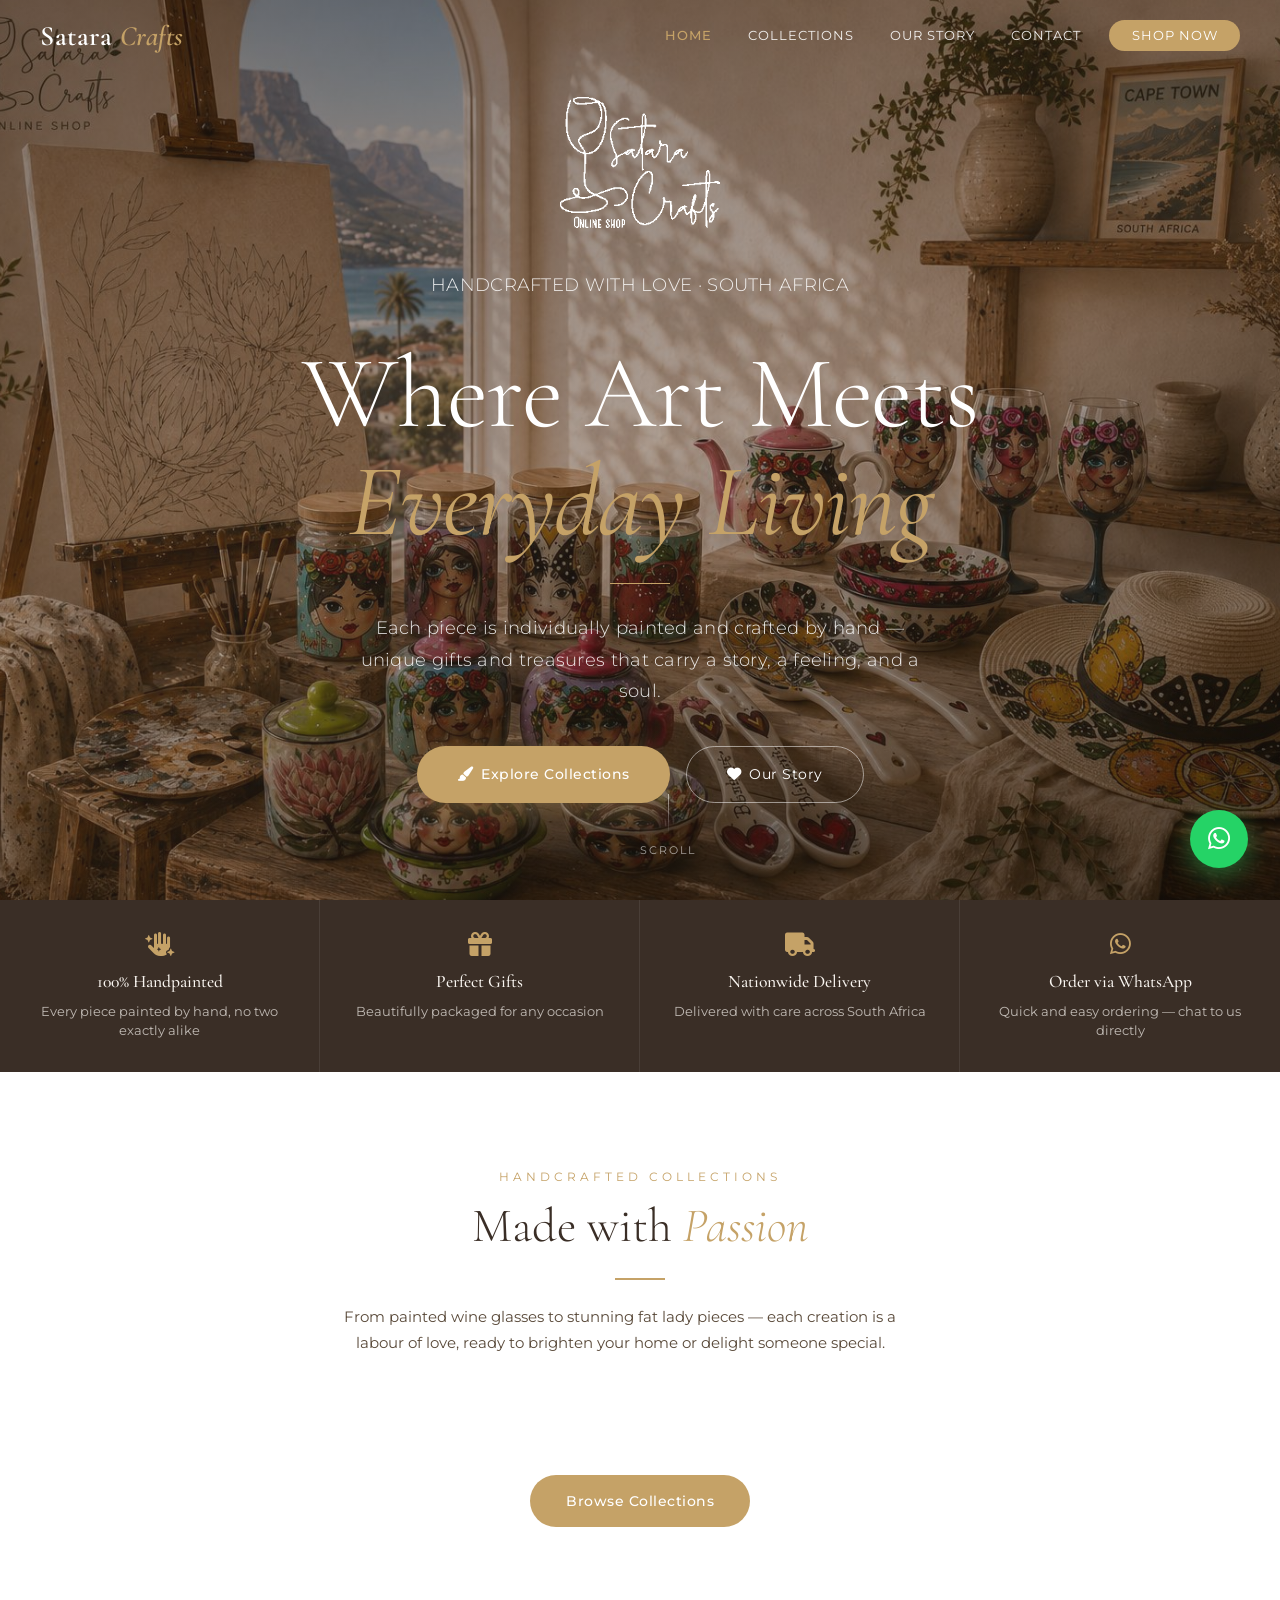
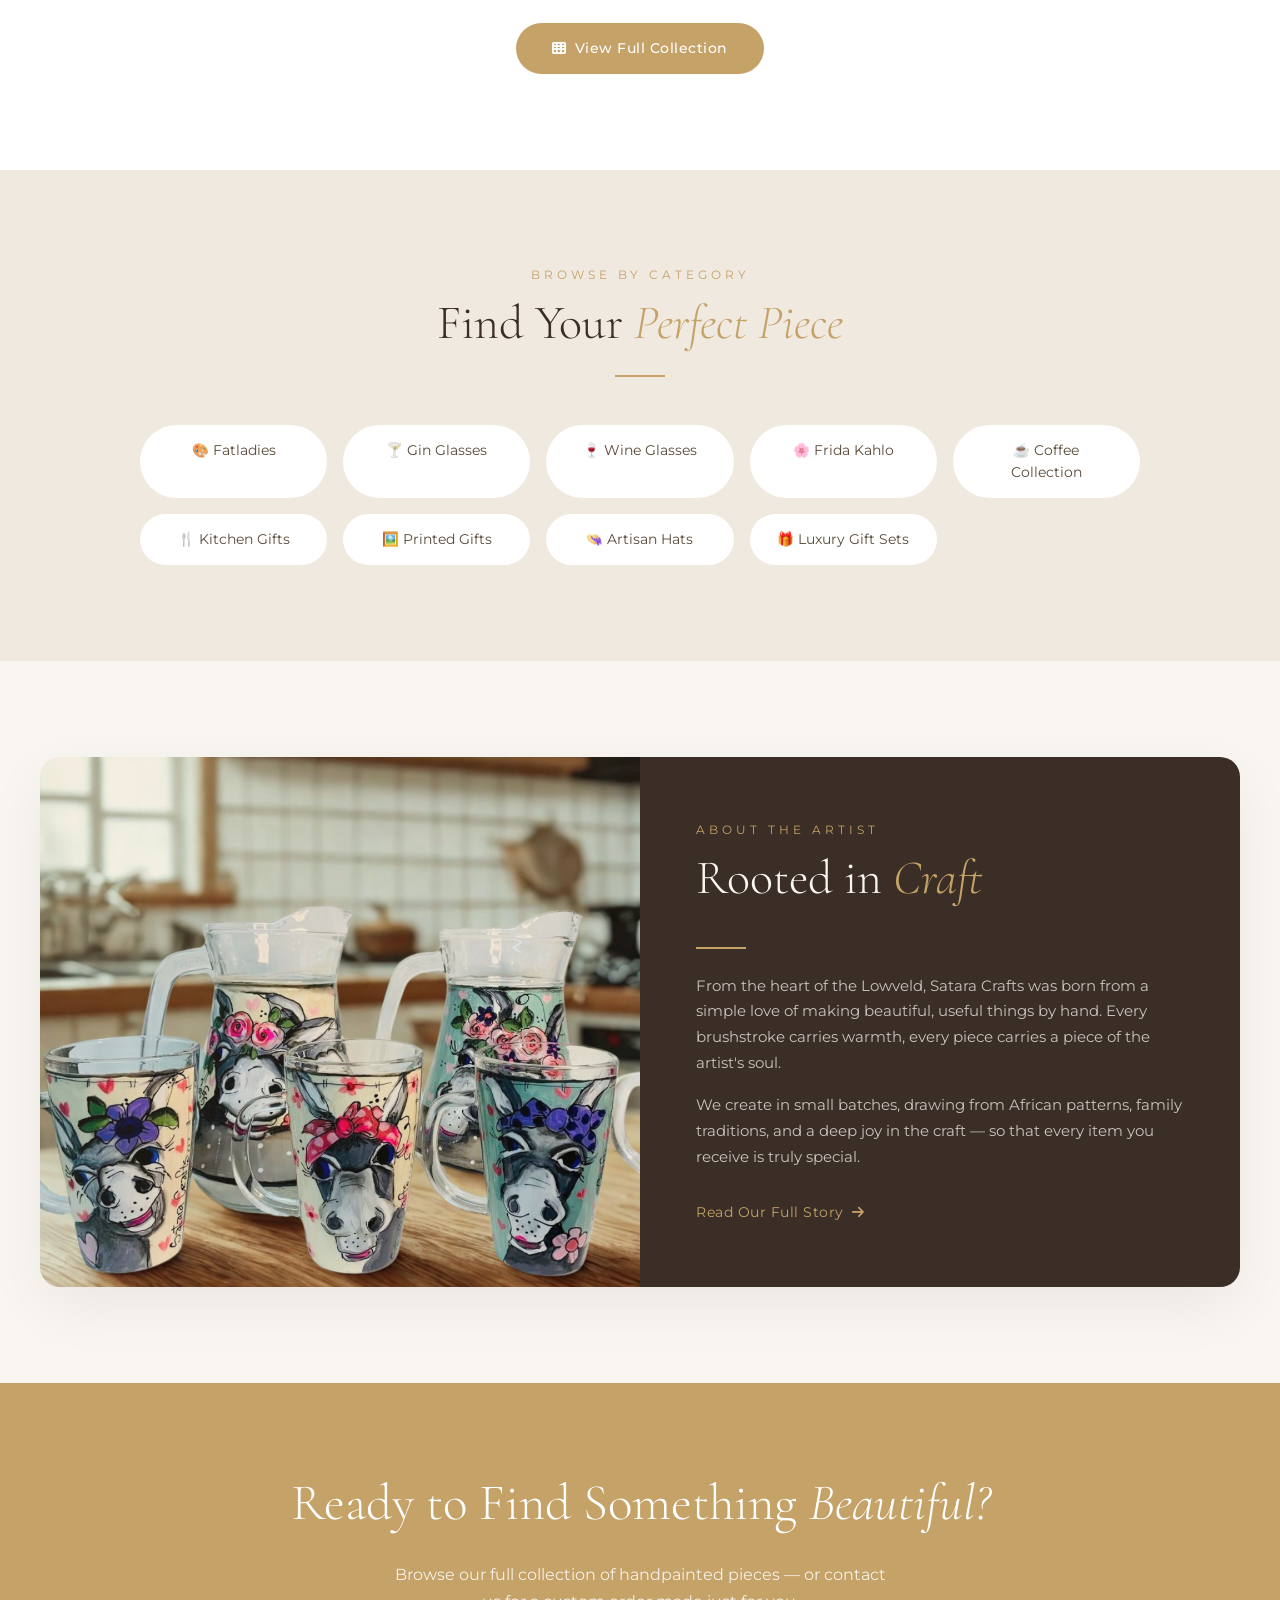
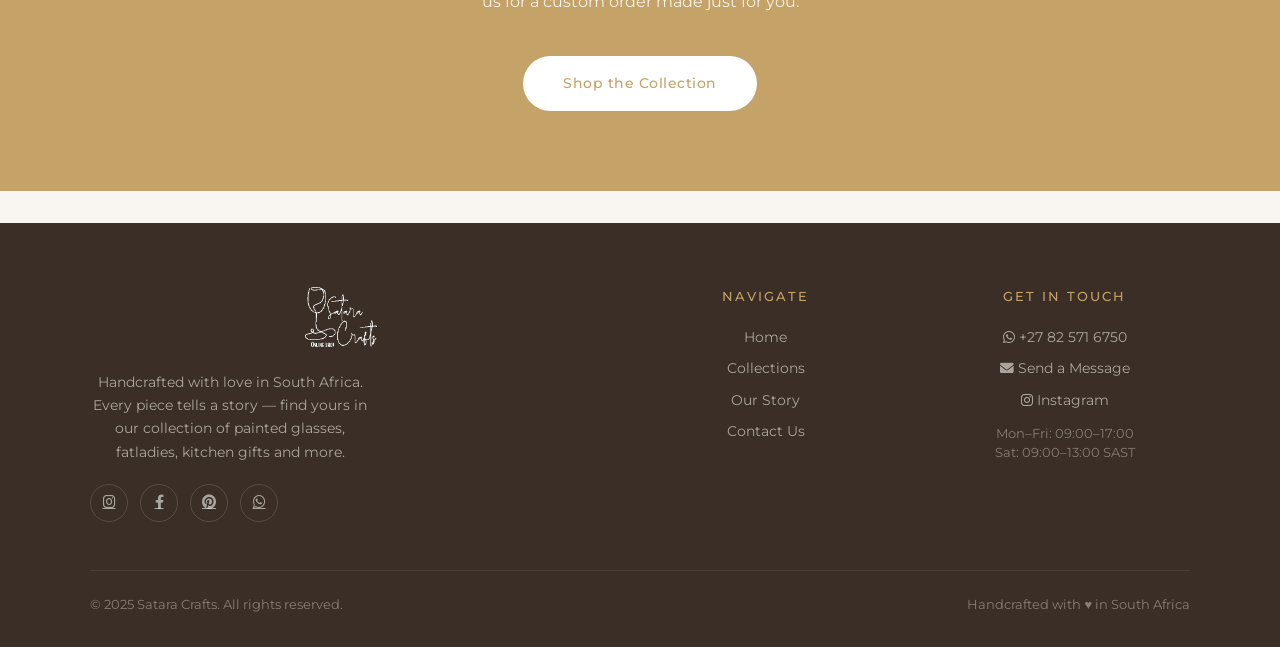
==== public/index.html @ eb9630a6 "Satara Crafts - initial commit" ====
<!DOCTYPE html>
<html lang="en">
<head>
  <meta charset="UTF-8">
  <meta name="viewport" content="width=device-width, initial-scale=1.0">
  <title>Satara Crafts | Handcrafted with Love</title>
  <link rel="icon" href="./assets/favicon.ico" type="image/x-icon">
  <link rel="stylesheet" href="https://fonts.googleapis.com/css2?family=Cormorant+Garamond:ital,wght@0,300;0,400;0,500;0,600;1,300;1,400;1,500&family=Montserrat:wght@300;400;500&display=swap">
  <link rel="stylesheet" href="https://cdnjs.cloudflare.com/ajax/libs/font-awesome/6.0.0/css/all.min.css">
  <link rel="stylesheet" href="styles/styles.css">
  <style>
    :root {
      --gold: #c5a267; --dark-gold: #a78a5a;
      --cream: #f9f5f0; --dark-cream: #f0e9e0;
      --chocolate: #3a2e26; --light-chocolate: #5a4a3a;
      --taupe: #d8c7b5;
    }

    * { box-sizing: border-box; margin: 0; padding: 0; }
    body { font-family: 'Cormorant Garamond', serif; background: var(--cream); color: var(--chocolate); overflow-x: hidden; }

    /* ── Navbar ── */
    .sc-nav {
      position: fixed; top: 0; left: 0; right: 0; z-index: 900;
      padding: 0 2.5rem; height: 72px;
      display: flex; align-items: center; justify-content: space-between;
      transition: background .4s ease, box-shadow .4s ease;
    }
    .sc-nav.scrolled {
      background: rgba(249,245,240,.97);
      backdrop-filter: blur(12px);
      box-shadow: 0 2px 20px rgba(0,0,0,.06);
      border-bottom: 1px solid var(--taupe);
    }
    .sc-nav-logo img { height: 52px; filter: brightness(0) invert(1); transition: filter .4s; }
    .sc-nav.scrolled .sc-nav-logo img { filter: none; }
    .sc-nav-links { display: flex; align-items: center; gap: .25rem; list-style: none; }
    .sc-nav-links a {
      font-family: 'Montserrat', sans-serif; font-size: .8rem;
      font-weight: 400; letter-spacing: 1px; text-transform: uppercase;
      color: rgba(255,255,255,.9); text-decoration: none;
      padding: .5rem 1rem; border-radius: 30px;
      transition: all .25s ease;
    }
    .sc-nav.scrolled .sc-nav-links a { color: var(--light-chocolate); }
    .sc-nav-links a:hover { background: rgba(255,255,255,.15); color: #fff; }
    .sc-nav.scrolled .sc-nav-links a:hover { background: var(--dark-cream); color: var(--chocolate); }
    .sc-nav-links a.active { color: var(--gold) !important; font-weight: 500; }
    .sc-nav-links .nav-shop-btn {
      background: var(--gold); color: #fff !important;
      padding: .5rem 1.4rem; border-radius: 30px; margin-left: .5rem;
    }
    .sc-nav-links .nav-shop-btn:hover { background: var(--dark-gold) !important; transform: translateY(-1px); }
    .sc-nav-toggle { display: none; background: none; border: none; cursor: pointer; flex-direction: column; gap: 5px; padding: .5rem; }
    .sc-nav-toggle span { display: block; width: 24px; height: 2px; background: #fff; border-radius: 2px; transition: background .4s; }
    .sc-nav.scrolled .sc-nav-toggle span { background: var(--chocolate); }

    @media (max-width: 768px) {
      .sc-nav { padding: 0 1.25rem; }
      .sc-nav-toggle { display: flex; }
      .sc-nav-links {
        position: fixed; top: 72px; left: 0; right: 0;
        background: rgba(249,245,240,.98); border-bottom: 1px solid var(--taupe);
        flex-direction: column; align-items: stretch; padding: 1rem 1.25rem 1.5rem;
        display: none; box-shadow: 0 8px 24px rgba(0,0,0,.08);
      }
      .sc-nav-links.open { display: flex; }
      .sc-nav-links a { color: var(--light-chocolate) !important; padding: .75rem 1rem; }
      .sc-nav-links .nav-shop-btn { margin: .5rem 0 0; text-align: center; }
    }

    /* ── Hero ── */
    .hero {
      position: relative; min-height: 100vh;
      display: flex; flex-direction: column;
      align-items: center; justify-content: center;
      text-align: center; overflow: hidden;
    }
    .hero-bg {
      position: absolute; inset: 0;
      background: url('assets/images/background1.jpg') center/cover no-repeat;
      transform: scale(1.05);
      animation: heroZoom 20s ease-in-out infinite alternate;
    }
    @keyframes heroZoom { from { transform: scale(1.05); } to { transform: scale(1.12); } }
    .hero-overlay {
      position: absolute; inset: 0;
      background: linear-gradient(
        160deg,
        rgba(30,20,15,.55) 0%,
        rgba(58,46,38,.4) 50%,
        rgba(20,15,10,.65) 100%
      );
    }
    .hero-content {
      position: relative; z-index: 2;
      padding: 2rem; max-width: 860px;
    }
    .hero-logo {
      width: 160px; margin: 0 auto 2rem;
      filter: brightness(0) invert(1);
      opacity: 0; transform: translateY(-20px);
      animation: fadeUp .8s ease forwards .2s;
    }
    .hero-eyebrow {
      font-family: 'Montserrat', sans-serif;
      font-size: .75rem; font-weight: 400;
      letter-spacing: 4px; text-transform: uppercase;
      color: var(--gold); margin-bottom: 1.25rem;
      opacity: 0; animation: fadeUp .8s ease forwards .4s;
    }
    .hero h1 {
      font-size: clamp(3.5rem, 8vw, 6.5rem);
      font-weight: 300; line-height: 1.05;
      color: #fff; letter-spacing: -1px;
      opacity: 0; animation: fadeUp .8s ease forwards .6s;
    }
    .hero h1 em {
      font-style: italic; color: var(--gold);
      font-weight: 400; display: block;
    }
    .hero-divider {
      width: 60px; height: 1px; background: var(--gold);
      margin: 1.75rem auto;
      opacity: 0; animation: fadeUp .8s ease forwards .8s;
    }
    .hero p {
      font-family: 'Montserrat', sans-serif;
      font-size: clamp(.95rem, 2vw, 1.15rem);
      font-weight: 300; color: rgba(255,255,255,.88);
      max-width: 560px; margin: 0 auto 2.5rem;
      line-height: 1.7; letter-spacing: .3px;
      opacity: 0; animation: fadeUp .8s ease forwards 1s;
    }
    .hero-btns {
      display: flex; gap: 1rem; justify-content: center; flex-wrap: wrap;
      opacity: 0; animation: fadeUp .8s ease forwards 1.2s;
    }
    .btn-hero-primary {
      background: var(--gold); color: #fff;
      padding: 1rem 2.5rem; border-radius: 50px;
      text-decoration: none; font-family: 'Montserrat', sans-serif;
      font-size: .9rem; font-weight: 500; letter-spacing: .5px;
      transition: all .3s ease; display: inline-flex; align-items: center; gap: .5rem;
      box-shadow: 0 8px 30px rgba(197,162,103,.4);
    }
    .btn-hero-primary:hover { background: var(--dark-gold); transform: translateY(-3px); box-shadow: 0 14px 35px rgba(197,162,103,.5); }
    .btn-hero-secondary {
      background: transparent; color: #fff;
      padding: 1rem 2.5rem; border-radius: 50px;
      text-decoration: none; font-family: 'Montserrat', sans-serif;
      font-size: .9rem; font-weight: 400; letter-spacing: .5px;
      border: 1px solid rgba(255,255,255,.5);
      transition: all .3s ease; display: inline-flex; align-items: center; gap: .5rem;
    }
    .btn-hero-secondary:hover { background: rgba(255,255,255,.1); border-color: #fff; transform: translateY(-3px); }
    .hero-scroll {
      position: absolute; bottom: 2.5rem; left: 50%; transform: translateX(-50%);
      display: flex; flex-direction: column; align-items: center; gap: .5rem;
      color: rgba(255,255,255,.6); font-family: 'Montserrat', sans-serif;
      font-size: .7rem; letter-spacing: 2px; text-transform: uppercase;
      opacity: 0; animation: fadeUp .8s ease forwards 1.6s;
    }
    .hero-scroll-line {
      width: 1px; height: 40px;
      background: linear-gradient(rgba(255,255,255,.6), transparent);
      animation: scrollPulse 2s ease-in-out infinite;
    }
    @keyframes scrollPulse { 0%,100% { opacity: .6; } 50% { opacity: 1; } }
    @keyframes fadeUp {
      from { opacity: 0; transform: translateY(20px); }
      to   { opacity: 1; transform: translateY(0); }
    }

    /* ── Features Strip ── */
    .features-strip {
      background: var(--chocolate); color: var(--cream);
      display: grid; grid-template-columns: repeat(auto-fit, minmax(200px, 1fr));
    }
    .feature-item {
      padding: 2rem; text-align: center;
      border-right: 1px solid rgba(255,255,255,.08);
    }
    .feature-item:last-child { border-right: none; }
    .feature-item i { font-size: 1.5rem; color: var(--gold); margin-bottom: .75rem; display: block; }
    .feature-item h4 { font-size: 1.1rem; font-weight: 500; margin-bottom: .35rem; }
    .feature-item p { font-family: 'Montserrat', sans-serif; font-size: .8rem; opacity: .7; line-height: 1.5; }

    /* ── Section base ── */
    .section { padding: 6rem 2rem; }
    .section-label {
      font-family: 'Montserrat', sans-serif; font-size: .72rem;
      letter-spacing: 4px; text-transform: uppercase; color: var(--gold);
      margin-bottom: .75rem; display: block;
    }
    .section-title {
      font-size: clamp(2rem, 4vw, 3rem); font-weight: 300;
      color: var(--chocolate); line-height: 1.15; margin-bottom: 1rem;
    }
    .section-title em { font-style: italic; color: var(--gold); }
    .section-sub {
      font-family: 'Montserrat', sans-serif; font-size: .95rem;
      color: var(--light-chocolate); max-width: 560px; line-height: 1.7;
    }
    .gold-line { width: 50px; height: 2px; background: var(--gold); margin: 1.5rem 0; }

    /* ── Featured products preview ── */
    .featured-section { background: #fff; }
    .featured-header { text-align: center; max-width: 600px; margin: 0 auto 3.5rem; }
    .featured-header .gold-line { margin: 1.5rem auto; }
    .preview-grid {
      display: grid; grid-template-columns: repeat(auto-fit, minmax(280px, 1fr));
      gap: 1.5rem; max-width: 1100px; margin: 0 auto 3rem;
    }
    .preview-card {
      position: relative; border-radius: 14px; overflow: hidden;
      aspect-ratio: 4/5; cursor: pointer;
      box-shadow: 0 8px 30px rgba(0,0,0,.08);
      transition: transform .35s ease, box-shadow .35s ease;
    }
    .preview-card:hover { transform: translateY(-8px); box-shadow: 0 20px 50px rgba(0,0,0,.14); }
    .preview-card img { width: 100%; height: 100%; object-fit: cover; transition: transform .5s ease; }
    .preview-card:hover img { transform: scale(1.06); }
    .preview-card-overlay {
      position: absolute; inset: 0;
      background: linear-gradient(transparent 45%, rgba(30,20,15,.75) 100%);
      display: flex; flex-direction: column; justify-content: flex-end;
      padding: 1.5rem;
    }
    .preview-card-overlay h3 { color: #fff; font-size: 1.35rem; font-weight: 400; margin-bottom: .25rem; }
    .preview-card-overlay span { font-family: 'Montserrat', sans-serif; font-size: .8rem; color: var(--gold); letter-spacing: 1px; text-transform: uppercase; }
    .featured-cta { text-align: center; }

    /* ── Story section ── */
    .story-section {
      background: var(--cream);
      display: grid; grid-template-columns: 1fr 1fr;
      gap: 0; max-width: 1200px; margin: 0 auto;
      border-radius: 20px; overflow: hidden;
      box-shadow: 0 20px 60px rgba(0,0,0,.06);
    }
    .story-image { position: relative; min-height: 500px; }
    .story-image img { position: absolute; inset: 0; width: 100%; height: 100%; object-fit: cover; }
    .story-image-overlay {
      position: absolute; inset: 0;
      background: linear-gradient(135deg, rgba(197,162,103,.2), transparent);
    }
    .story-content {
      background: var(--chocolate); color: var(--cream);
      padding: 4rem 3.5rem; display: flex; flex-direction: column; justify-content: center;
    }
    .story-content .section-label { color: var(--gold); }
    .story-content .section-title { color: var(--cream); }
    .story-content .section-sub { color: rgba(249,245,240,.75); max-width: 100%; }
    .story-content .gold-line { background: var(--gold); }
    .btn-story {
      display: inline-flex; align-items: center; gap: .5rem;
      color: var(--gold); text-decoration: none;
      font-family: 'Montserrat', sans-serif; font-size: .85rem;
      letter-spacing: .5px; margin-top: 2rem;
      transition: gap .2s ease;
    }
    .btn-story:hover { gap: .85rem; }
    @media (max-width: 768px) {
      .story-section { grid-template-columns: 1fr; }
      .story-image { min-height: 300px; }
      .story-content { padding: 2.5rem 1.75rem; }
    }

    /* ── Categories ── */
    .categories-section { background: var(--dark-cream); }
    .categories-header { text-align: center; margin-bottom: 3rem; }
    .categories-header .gold-line { margin: 1.5rem auto; }
    .categories-grid {
      display: grid; grid-template-columns: repeat(auto-fit, minmax(160px, 1fr));
      gap: 1rem; max-width: 1000px; margin: 0 auto;
    }
    .category-pill {
      background: #fff; border-radius: 50px; padding: .85rem 1.5rem;
      text-align: center; cursor: pointer; transition: all .25s ease;
      text-decoration: none; display: block;
      border: 1px solid transparent;
      font-family: 'Montserrat', sans-serif; font-size: .85rem;
      color: var(--light-chocolate);
    }
    .category-pill:hover { border-color: var(--gold); color: var(--gold); transform: translateY(-2px); box-shadow: 0 6px 20px rgba(0,0,0,.06); }

    /* ── CTA Banner ── */
    .cta-banner {
      background: var(--gold);
      padding: 5rem 2rem; text-align: center;
      position: relative; overflow: hidden;
    }
    .cta-banner::before {
      content: '';
      position: absolute; inset: 0;
      background: url('https://www.transparenttextures.com/patterns/cream-paper.png');
      opacity: .1;
    }
    .cta-banner h2 {
      font-size: clamp(2rem, 4vw, 3.5rem); font-weight: 300;
      color: #fff; margin-bottom: 1rem; position: relative;
    }
    .cta-banner h2 em { font-style: italic; }
    .cta-banner p {
      font-family: 'Montserrat', sans-serif; font-size: 1rem;
      color: rgba(255,255,255,.85); max-width: 500px;
      margin: 0 auto 2.5rem; line-height: 1.7; position: relative;
    }
    .btn-cta-white {
      background: #fff; color: var(--gold);
      padding: 1rem 2.5rem; border-radius: 50px;
      text-decoration: none; font-family: 'Montserrat', sans-serif;
      font-size: .9rem; font-weight: 500; letter-spacing: .5px;
      transition: all .3s ease; display: inline-block; position: relative;
    }
    .btn-cta-white:hover { transform: translateY(-3px); box-shadow: 0 12px 30px rgba(0,0,0,.15); }

    /* ── Footer ── */
    footer { background: var(--chocolate); color: var(--cream); padding: 4rem 2rem 2rem; }
    .footer-inner { max-width: 1100px; margin: 0 auto; }
    .footer-top {
      display: grid; grid-template-columns: 2fr 1fr 1fr;
      gap: 3rem; margin-bottom: 3rem;
    }
    .footer-brand img { height: 60px; margin-bottom: 1rem; filter: brightness(0) invert(1); }
    .footer-brand p { font-family: 'Montserrat', sans-serif; font-size: .85rem; color: rgba(249,245,240,.6); line-height: 1.7; max-width: 280px; }
    .footer-col h4 { font-size: 1rem; font-weight: 500; margin-bottom: 1.25rem; color: var(--gold); font-family: 'Montserrat', sans-serif; font-size: .8rem; letter-spacing: 2px; text-transform: uppercase; }
    .footer-col a { display: block; font-family: 'Montserrat', sans-serif; font-size: .85rem; color: rgba(249,245,240,.6); text-decoration: none; margin-bottom: .6rem; transition: color .2s; }
    .footer-col a:hover { color: var(--gold); }
    .footer-social { display: flex; gap: .75rem; margin-top: 1.25rem; }
    .footer-social a {
      width: 38px; height: 38px; border-radius: 50%;
      border: 1px solid rgba(255,255,255,.15);
      display: flex; align-items: center; justify-content: center;
      color: rgba(249,245,240,.6); font-size: .9rem;
      transition: all .2s;
    }
    .footer-social a:hover { border-color: var(--gold); color: var(--gold); }
    .footer-bottom {
      border-top: 1px solid rgba(255,255,255,.08);
      padding-top: 1.5rem;
      display: flex; justify-content: space-between; align-items: center;
      font-family: 'Montserrat', sans-serif; font-size: .8rem;
      color: rgba(249,245,240,.4); flex-wrap: wrap; gap: .75rem;
    }
    @media (max-width: 768px) {
      .footer-top { grid-template-columns: 1fr; gap: 2rem; }
    }

    /* ── WhatsApp FAB ── */
    .wa-fab {
      position: fixed; bottom: 2rem; right: 2rem; z-index: 800;
      width: 58px; height: 58px; border-radius: 50%;
      background: #25D366; color: #fff;
      display: flex; align-items: center; justify-content: center;
      font-size: 1.6rem; text-decoration: none;
      box-shadow: 0 8px 25px rgba(37,211,102,.4);
      transition: transform .2s ease, box-shadow .2s ease;
      animation: waPulse 3s ease-in-out infinite;
    }
    .wa-fab:hover { transform: scale(1.1); box-shadow: 0 12px 35px rgba(37,211,102,.5); }
    @keyframes waPulse {
      0%,100% { box-shadow: 0 8px 25px rgba(37,211,102,.4); }
      50%      { box-shadow: 0 8px 35px rgba(37,211,102,.65); }
    }

    /* ── Buttons shared ── */
    .btn-gold {
      background: var(--gold); color: #fff;
      padding: .9rem 2.25rem; border-radius: 50px;
      text-decoration: none; font-family: 'Montserrat', sans-serif;
      font-size: .875rem; font-weight: 500; letter-spacing: .5px;
      display: inline-flex; align-items: center; gap: .5rem;
      transition: all .3s ease;
    }
    .btn-gold:hover { background: var(--dark-gold); transform: translateY(-2px); box-shadow: 0 10px 25px rgba(197,162,103,.35); }

    /* Loading state for preview */
    .preview-loading { text-align: center; padding: 3rem; color: var(--light-chocolate); font-family: 'Montserrat', sans-serif; }
  </style>
</head>
<body>

<!-- Navbar -->
<nav class="sc-nav" id="navbar" aria-label="Main navigation">
  <a href="index.html" class="sc-nav-logo" id="navLogo" style="font-family:'Cormorant Garamond',serif;font-size:1.75rem;font-weight:600;color:#fff;text-decoration:none;transition:color .4s;letter-spacing:.5px">
    Satara <em style="color:var(--gold);font-style:italic;font-weight:600">Crafts</em>
  </a>
  <button class="sc-nav-toggle" aria-label="Toggle menu" onclick="const ul=this.nextElementSibling;ul.classList.toggle('open');this.setAttribute('aria-expanded',ul.classList.contains('open'));">
    <span></span><span></span><span></span>
  </button>
  <ul class="sc-nav-links">
    <li><a href="index.html" class="active">Home</a></li>
    <li><a href="gallery.html">Collections</a></li>
    <li><a href="story.html">Our Story</a></li>
    <li><a href="contact.html">Contact</a></li>
    <li><a href="gallery.html" class="nav-shop-btn">Shop Now</a></li>
  </ul>
</nav>

<!-- Hero -->
<section class="hero">
  <div class="hero-bg"></div>
  <div class="hero-overlay"></div>
  <div class="hero-content">
    <img src="assets/images/logo.png" alt="Satara Crafts" class="hero-logo">
    <p class="hero-eyebrow">Handcrafted with Love · South Africa</p>
    <h1>Where Art Meets<em>Everyday Living</em></h1>
    <div class="hero-divider"></div>
    <p>Each piece is individually painted and crafted by hand — unique gifts and treasures that carry a story, a feeling, and a soul.</p>
    <div class="hero-btns">
      <a href="gallery.html" class="btn-hero-primary"><i class="fas fa-paint-brush"></i> Explore Collections</a>
      <a href="story.html"   class="btn-hero-secondary"><i class="fas fa-heart"></i> Our Story</a>
    </div>
  </div>
  <div class="hero-scroll">
    <div class="hero-scroll-line"></div>
    Scroll
  </div>
</section>

<!-- Features Strip -->
<div class="features-strip">
  <div class="feature-item">
    <i class="fas fa-hand-sparkles"></i>
    <h4>100% Handpainted</h4>
    <p>Every piece painted by hand, no two exactly alike</p>
  </div>
  <div class="feature-item">
    <i class="fas fa-gift"></i>
    <h4>Perfect Gifts</h4>
    <p>Beautifully packaged for any occasion</p>
  </div>
  <div class="feature-item">
    <i class="fas fa-truck"></i>
    <h4>Nationwide Delivery</h4>
    <p>Delivered with care across South Africa</p>
  </div>
  <div class="feature-item">
    <i class="fab fa-whatsapp"></i>
    <h4>Order via WhatsApp</h4>
    <p>Quick and easy ordering — chat to us directly</p>
  </div>
</div>

<!-- Featured Products -->
<section class="section featured-section">
  <div class="featured-header">
    <span class="section-label">Handcrafted Collections</span>
    <h2 class="section-title">Made with <em>Passion</em></h2>
    <div class="gold-line"></div>
    <p class="section-sub">From painted wine glasses to stunning fat lady pieces — each creation is a labour of love, ready to brighten your home or delight someone special.</p>
  </div>
  <div class="preview-grid" id="featuredGrid">
    <div class="preview-loading">Loading beautiful things…</div>
  </div>
  <div class="featured-cta">
    <a href="gallery.html" class="btn-gold"><i class="fas fa-th"></i> View Full Collection</a>
  </div>
</section>

<!-- Categories -->
<section class="section categories-section">
  <div class="categories-header">
    <span class="section-label">Browse by Category</span>
    <h2 class="section-title">Find Your <em>Perfect Piece</em></h2>
    <div class="gold-line"></div>
  </div>
  <div class="categories-grid">
    <a href="gallery.html?cat=fatladies"     class="category-pill">🎨 Fatladies</a>
    <a href="gallery.html?cat=gin-glasses"   class="category-pill">🍸 Gin Glasses</a>
    <a href="gallery.html?cat=wine-glasses"  class="category-pill">🍷 Wine Glasses</a>
    <a href="gallery.html?cat=frida-kahlo"   class="category-pill">🌸 Frida Kahlo</a>
    <a href="gallery.html?cat=coffee"        class="category-pill">☕ Coffee Collection</a>
    <a href="gallery.html?cat=kitchen-gifts" class="category-pill">🍴 Kitchen Gifts</a>
    <a href="gallery.html?cat=printed-gifts" class="category-pill">🖼️ Printed Gifts</a>
    <a href="gallery.html?cat=hats"          class="category-pill">👒 Artisan Hats</a>
    <a href="gallery.html?cat=gift-sets"     class="category-pill">🎁 Luxury Gift Sets</a>
  </div>
</section>

<!-- Our Story -->
<section class="section" style="background:var(--cream);padding:6rem 2rem">
  <div class="story-section">
    <div class="story-image">
      <img src="assets/images/Donkies.jpg" alt="Satara Crafts artwork">
      <div class="story-image-overlay"></div>
    </div>
    <div class="story-content">
      <span class="section-label">About the Artist</span>
      <h2 class="section-title">Rooted in <em>Craft</em></h2>
      <div class="gold-line"></div>
      <p class="section-sub">From the heart of the Lowveld, Satara Crafts was born from a simple love of making beautiful, useful things by hand. Every brushstroke carries warmth, every piece carries a piece of the artist's soul.</p>
      <p class="section-sub" style="margin-top:1rem">We create in small batches, drawing from African patterns, family traditions, and a deep joy in the craft — so that every item you receive is truly special.</p>
      <a href="story.html" class="btn-story">Read Our Full Story <i class="fas fa-arrow-right"></i></a>
    </div>
  </div>
</section>

<!-- CTA Banner -->
<section class="cta-banner">
  <h2>Ready to Find Something <em>Beautiful?</em></h2>
  <p>Browse our full collection of handpainted pieces — or contact us for a custom order made just for you.</p>
  <a href="gallery.html" class="btn-cta-white">Shop the Collection</a>
</section>

<!-- Footer -->
<footer>
  <div class="footer-inner">
    <div class="footer-top">
      <div class="footer-brand">
        <img src="assets/images/logo.png" alt="Satara Crafts" onerror="this.style.display='none'">
        <p>Handcrafted with love in South Africa. Every piece tells a story — find yours in our collection of painted glasses, fatladies, kitchen gifts and more.</p>
        <div class="footer-social">
          <a href="#" aria-label="Instagram"><i class="fab fa-instagram"></i></a>
          <a href="#" aria-label="Facebook"><i class="fab fa-facebook-f"></i></a>
          <a href="#" aria-label="Pinterest"><i class="fab fa-pinterest"></i></a>
          <a href="https://wa.me/27825716750" aria-label="WhatsApp"><i class="fab fa-whatsapp"></i></a>
        </div>
      </div>
      <div class="footer-col">
        <h4>Navigate</h4>
        <a href="index.html">Home</a>
        <a href="gallery.html">Collections</a>
        <a href="story.html">Our Story</a>
        <a href="contact.html">Contact Us</a>
      </div>
      <div class="footer-col">
        <h4>Get in Touch</h4>
        <a href="https://wa.me/27825716750"><i class="fab fa-whatsapp"></i> +27 82 571 6750</a>
        <a href="contact.html"><i class="fas fa-envelope"></i> Send a Message</a>
        <a href="#"><i class="fab fa-instagram"></i> Instagram</a>
        <p style="font-family:'Montserrat',sans-serif;font-size:.8rem;color:rgba(249,245,240,.4);margin-top:.75rem;line-height:1.5">Mon–Fri: 09:00–17:00<br>Sat: 09:00–13:00 SAST</p>
      </div>
    </div>
    <div class="footer-bottom">
      <span>&copy; 2025 Satara Crafts. All rights reserved.</span>
      <span>Handcrafted with ♥ in South Africa</span>
    </div>
  </div>
</footer>

<!-- WhatsApp FAB -->
<a href="https://wa.me/27825716750?text=Hi!%20I%20saw%20your%20Satara%20Crafts%20website%20and%20would%20love%20to%20enquire%20about%20your%20products."
   class="wa-fab" target="_blank" aria-label="Chat on WhatsApp">
  <i class="fab fa-whatsapp"></i>
</a>

<script>
  // Navbar scroll effect
  const navbar = document.getElementById('navbar');
  const logoText = document.getElementById('logoText');
  window.addEventListener('scroll', () => {
    const navLogo = document.getElementById('navLogo');
    if (window.scrollY > 60) {
      navbar.classList.add('scrolled');
      if (navLogo) navLogo.style.color = 'var(--chocolate)';
    } else {
      navbar.classList.remove('scrolled');
      if (navLogo) navLogo.style.color = '#fff';
    }
  });

  // Load featured products from PocketBase
  const PB = 'https://satara-crafts.pockethost.io';

  async function loadFeatured() {
    const grid = document.getElementById('featuredGrid');
    try {
      const res  = await fetch(`${PB}/api/collections/products/records?perPage=6&filter=active=true&sort=-created`);
      const data = await res.json();
      const list = data.items || [];

      if (!list.length) {
        grid.innerHTML = `<div class="preview-loading" style="grid-column:1/-1">
          <i class="fas fa-paint-brush" style="font-size:2rem;color:var(--taupe);display:block;margin-bottom:1rem"></i>
          Products coming soon — check back shortly!
        </div>`;
        return;
      }

      grid.innerHTML = list.map(p => {
        const img = p.images?.length
          ? `${PB}/api/files/${p.collectionId}/${p.id}/${p.images[0]}`
          : 'assets/images/Donkies.jpg';
        return `
          <a href="gallery.html" class="preview-card">
            <img src="${img}" alt="${p.name}" loading="lazy">
            <div class="preview-card-overlay">
              <h3>${p.name}</h3>
              <span>R ${p.price} · ${p.category}</span>
            </div>
          </a>`;
      }).join('');
    } catch {
      grid.innerHTML = `<div class="preview-loading" style="grid-column:1/-1">
        <a href="gallery.html" class="btn-gold" style="margin-top:1rem">Browse Collections</a>
      </div>`;
    }
  }

  loadFeatured();

  // Category URL param pass-through
  document.querySelectorAll('.category-pill').forEach(pill => {
    pill.addEventListener('click', e => {
      const cat = new URL(pill.href).searchParams.get('cat');
      if (cat) sessionStorage.setItem('sc_cat', cat);
    });
  });
</script>
</body>
</html>
---- public/styles/styles.css ----
/* Base Styles */
:root {
  --gold: #c5a267;
  --dark-gold: #a78a5a;
  --cream: #f9f5f0;
  --dark-cream: #f0e9e0;
  --chocolate: #3a2e26;
  --light-chocolate: #5a4a3a;
  --taupe: #d8c7b5;
}

body {
  font-family: 'Cormorant Garamond', serif;
  background: var(--cream);
  color: var(--chocolate);
  margin: 0;
  padding: 0;
  line-height: 1.6;
}

.luxury-overlay {
  position: fixed;
  top: 0;
  left: 0;
  width: 100%;
  height: 100%;
  background: url('https://www.transparenttextures.com/patterns/cream-paper.png');
  opacity: 0.08;
  pointer-events: none;
  z-index: -1;
}

.container {
  display: flex;
  min-height: 100vh;
}

/* Sidebar Styles */
.sidebar {
  width: 280px;
  background: #fff;
  border-right: 1px solid var(--taupe);
  padding: 3rem 1.5rem;
  box-shadow: 2px 0 15px rgba(0,0,0,0.03);
}

.sidebar-header {
  margin-bottom: 2rem;
}

.sidebar h2 {
  font-size: 1.5rem;
  font-weight: 500;
  letter-spacing: 0.5px;
  color: var(--light-chocolate);
  margin-bottom: 0.5rem;
}

.gold-divider {
  height: 1px;
  background: linear-gradient(90deg, var(--gold), transparent);
  width: 80%;
}

#category-list {
  list-style: none;
  padding: 0;
}

#category-list li {
  margin: 0.6rem 0;
  padding: 0.8rem 1.2rem;
  cursor: pointer;
  border-radius: 8px;
  transition: all 0.3s ease;
  display: flex;
  justify-content: space-between;
  align-items: center;
  color: var(--light-chocolate);
  font-size: 1.05rem;
}

#category-list li i {
  font-size: 0.7rem;
  opacity: 0;
  transition: all 0.3s ease;
  color: var(--gold);
}

#category-list li:hover i {
  opacity: 1;
}

#category-list li.active, #category-list li:hover {
  background: var(--dark-cream);
  color: var(--chocolate);
  transform: translateX(5px);
}

#category-list li.active {
  font-weight: 500;
  border-left: 3px solid var(--gold);
}

/* Gallery Styles */
.gallery {
  flex: 1;
  padding: 4rem;
}

.gallery-header {
  margin-bottom: 3rem;
  text-align: center;
}

.gallery-header h1 {
  font-size: 2.8rem;
  font-weight: 400;
  margin: 0 0 0.5rem;
  color: var(--chocolate);
}

.gallery-header h1 span {
  color: var(--gold);
  font-style: italic;
}

.gallery-header p {
  font-family: 'Montserrat', sans-serif;
  font-weight: 300;
  font-size: 1.1rem;
  color: var(--light-chocolate);
  letter-spacing: 0.5px;
}

#gallery-grid {
  display: grid;
  grid-template-columns: repeat(auto-fit, minmax(280px, 1fr));
  gap: 2.5rem;
}

.gallery-item {
  background: #fff;
  border-radius: 12px;
  box-shadow: 0 5px 25px rgba(0,0,0,0.03);
  padding: 1.5rem;
  display: flex;
  flex-direction: column;
  align-items: center;
  transition: all 0.4s ease;
  position: relative;
  overflow: hidden;
}

.gallery-item::before {
  content: '';
  position: absolute;
  top: 0;
  left: 0;
  width: 100%;
  height: 4px;
  background: var(--gold);
  transform: scaleX(0);
  transform-origin: left;
  transition: transform 0.4s ease;
}

.gallery-item:hover {
  transform: translateY(-5px);
  box-shadow: 0 15px 35px rgba(0,0,0,0.08);
}

.gallery-item:hover::before {
  transform: scaleX(1);
}

.gallery-item img {
  width: 100%;
  max-height: 220px;
  object-fit: cover;
  border-radius: 8px;
  margin-bottom: 1.5rem;
  transition: all 0.4s ease;
}

.gallery-item:hover img {
  transform: scale(1.02);
}

.item-info {
  width: 100%;
  text-align: center;
}

.item-info h3 {
  font-size: 1.3rem;
  font-weight: 500;
  margin: 0 0 0.5rem;
  color: var(--chocolate);
}

.item-info p {
  font-family: 'Montserrat', sans-serif;
  font-size: 0.9rem;
  color: var(--light-chocolate);
  margin-bottom: 1.5rem;
}

.enquire-btn {
  background: var(--gold);
  color: #fff;
  border: none;
  padding: 0.7rem 1.8rem;
  border-radius: 30px;
  cursor: pointer;
  font-family: 'Montserrat', sans-serif;
  font-weight: 400;
  font-size: 0.9rem;
  letter-spacing: 0.5px;
  transition: all 0.3s ease;
  position: relative;
  overflow: hidden;
}

.enquire-btn::after {
  content: '';
  position: absolute;
  top: 0;
  left: -100%;
  width: 100%;
  height: 100%;
  background: linear-gradient(90deg, transparent, rgba(255,255,255,0.2), transparent);
  transition: 0.5s;
}

.enquire-btn:hover {
  background: var(--dark-gold);
  box-shadow: 0 5px 15px rgba(197, 162, 103, 0.3);
}

.enquire-btn:hover::after {
  left: 100%;
}

/* Responsive Adjustments */
@media (max-width: 1024px) {
  .container {
    flex-direction: column;
  }
  
  .sidebar {
    width: 100%;
    border-right: none;
    border-bottom: 1px solid var(--taupe);
    padding: 2rem;
  }
  
  #category-list {
    display: flex;
    flex-wrap: wrap;
    gap: 0.5rem;
  }
  
  #category-list li {
    margin: 0;
  }
  
  #category-list li.active, #category-list li:hover {
    transform: translateY(-3px);
  }
  
  .gallery {
    padding: 2rem;
  }
}
.carousel-section {
  background: var(--cream);
  padding: 4rem 2rem 2rem 2rem;
  text-align: center;
}

.carousel-container {
  display: flex;
  align-items: center;
  justify-content: center;
  position: relative;
  margin: 2rem 0;
}

.carousel {
  display: flex;
  gap: 2rem;
  overflow-x: auto;
  scroll-behavior: smooth;
  padding: 1rem 0;
  max-width: 900px;
}

.carousel-item {
  background: #fff;
  border-radius: 12px;
  box-shadow: 0 2px 12px #0001;
  min-width: 220px;
  flex: 0 0 auto;
  overflow: hidden;
  position: relative;
}

.carousel-item img {
  width: 100%;
  height: 170px;
  object-fit: cover;
  border-radius: 12px 12px 0 0;
}

.carousel-caption {
  font-family: 'Montserrat', sans-serif;
  font-size: 1rem;
  color: var(--chocolate);
  padding: 0.8rem;
  background: #fff;
}

.carousel-arrow {
  background: var(--gold);
  color: #fff;
  border: none;
  border-radius: 50%;
  font-size: 2rem;
  width: 48px;
  height: 48px;
  cursor: pointer;
  transition: background 0.2s;
  z-index: 1;
}

.carousel-arrow:hover {
  background: var(--dark-gold);
}

.carousel-arrow.left {
  margin-right: 1rem;
}

.carousel-arrow.right {
  margin-left: 1rem;
}

.gallery-preview-section {
  background: #f8f6f2;
  padding: 4rem 2rem 2rem 2rem;
  text-align: center;
}

.gallery-preview-grid {
  display: grid;
  grid-template-columns: repeat(auto-fit, minmax(220px, 1fr));
  gap: 2rem;
  max-width: 1000px;
  margin: 0 auto;
}

.preview-card {
  background: #fff;
  border-radius: 12px;
  box-shadow: 0 2px 12px #0001;
  overflow: hidden;
  transition: transform 0.2s, box-shadow 0.2s;
}

.preview-card:hover {
  transform: translateY(-8px) scale(1.03);
  box-shadow: 0 8px 28px #0002;
}

.preview-card img {
  width: 100%;
  height: 155px;
  object-fit: cover;
  border-radius: 12px 12px 0 0;
}

.preview-caption {
  font-family: 'Montserrat', sans-serif;
  font-size: 1rem;
  color: var(--chocolate);
  padding: 0.8rem;
  background: #fff;
}

/* === Cart / Checkout (Satara Crafts) === */
.cart-fab {
  position: fixed;
  right: 22px;
  bottom: 22px;
  width: 56px; height: 56px;
  border-radius: 50%;
  border: 0;
  background: var(--gold);
  color: #fff;
  cursor: pointer;
  box-shadow: 0 10px 24px rgba(0,0,0,.15);
  display: grid; place-items: center;
  z-index: 1000;
  transition: transform .2s ease, background .2s;
}
.cart-fab:hover { background: var(--dark-gold); transform: translateY(-2px); }
.cart-fab .badge {
  position: absolute; top: -6px; right: -6px;
  min-width: 20px; height: 20px; border-radius: 999px;
  background: #e74c3c; color: #fff; font: 600 12px/20px 'Montserrat', sans-serif;
  text-align: center; padding: 0 6px;
}

/* Sidebar basket */
.cart-sidebar {
  position: fixed; top: 0; right: 0; height: 100vh; width: 360px;
  background: #fff; border-left: 1px solid var(--taupe);
  box-shadow: -12px 0 30px rgba(0,0,0,.08);
  transform: translateX(105%); transition: transform .3s ease;
  z-index: 1200; display: flex; flex-direction: column;
}
.cart-sidebar.open,
.cart-sidebar.active { transform: translateX(0); }
.cart-header {
  display: flex; align-items: center; justify-content: space-between;
  padding: 1.25rem 1rem; border-bottom: 1px solid var(--dark-cream);
}
.cart-header h3 { margin: 0; font-weight: 500; color: var(--chocolate); }
.icon-btn {
  background: transparent; border: 0; cursor: pointer; color: var(--light-chocolate);
  font-size: 1.1rem; padding: .5rem; border-radius: 8px;
}
.icon-btn:hover { background: var(--dark-cream); color: var(--chocolate); }

.cart-items { padding: 1rem; overflow: auto; flex: 1; }
.cart-empty { font-family: 'Montserrat', sans-serif; color: var(--light-chocolate); text-align: center; padding: 2rem 1rem; }

.cart-item {
  display: grid; grid-template-columns: 64px 1fr auto; gap: .75rem; align-items: center;
  padding: .75rem; border: 1px solid #eee; border-radius: 10px; margin-bottom: .75rem;
}
.cart-item img { width: 64px; height: 64px; object-fit: cover; border-radius: 8px; }
.ci-meta { display: grid; gap: .35rem; }
.ci-name { font-weight: 500; color: var(--chocolate); }
.ci-price { font-family: 'Montserrat', sans-serif; font-size: .9rem; color: var(--light-chocolate); }

.qty-controls { display: inline-flex; align-items: center; gap: .5rem; }
.qty-btn {
  width: 28px; height: 28px; border-radius: 8px; border: 1px solid var(--taupe);
  background: #fff; cursor: pointer; font-size: 16px; line-height: 0;
}
.qty { min-width: 20px; text-align: center; font-family: 'Montserrat', sans-serif; }

.remove-item { background: transparent; border: 0; color: #999; cursor: pointer; }
.remove-item:hover { color: #c0392b; }

.cart-footer {
  border-top: 1px solid var(--dark-cream);
  padding: 1rem; display: grid; gap: .75rem;
}
.cart-notice {
  font-family: 'Montserrat', sans-serif; font-size: .85rem; color: var(--light-chocolate);
}
.checkout-btn {
  background: var(--gold); color: #fff; border: 0; border-radius: 30px;
  padding: .9rem 1.4rem; cursor: pointer; font-family: 'Montserrat', sans-serif; letter-spacing: .5px;
}
.checkout-btn:hover { background: var(--dark-gold); }

/* Checkout modal */
.checkout-modal {
  position: fixed; inset: 0; background: rgba(0,0,0,.45); display: none;
  z-index: 1300; padding: 2rem; overflow: auto;
}
.checkout-modal.active { display: block; }
.modal-card {
  background: #fff; max-width: 880px; margin: 0 auto; border-radius: 14px; overflow: hidden;
  box-shadow: 0 20px 60px rgba(0,0,0,.2);
}
.modal-head { padding: 1.25rem 1.5rem; border-bottom: 1px solid var(--dark-cream); display: flex; justify-content: space-between; align-items: center; }
.modal-body { display: grid; grid-template-columns: 1.1fr .9fr; gap: 0; }
@media (max-width: 900px) { .modal-body { grid-template-columns: 1fr; } }

.order-summary { padding: 1.25rem 1.5rem; border-right: 1px solid var(--dark-cream); }
.co-row { display: grid; grid-template-columns: 56px 1fr auto; gap: .75rem; align-items: center; padding: .5rem 0; }
.co-row img { width: 56px; height: 56px; object-fit: cover; border-radius: 8px; }
.co-name { color: var(--chocolate); }
.co-qty { font-family: 'Montserrat', sans-serif; color: var(--light-chocolate); }

.checkout-form { padding: 1.25rem 1.5rem; display: grid; gap: .85rem; }
.form-row { display: grid; grid-template-columns: 1fr 1fr; gap: .75rem; }
@media (max-width: 600px) { .form-row { grid-template-columns: 1fr; } }
label { font-family: 'Montserrat', sans-serif; font-size: .9rem; color: var(--light-chocolate); }
input, textarea {
  width: 100%; border: 1px solid var(--taupe); background: #fff; border-radius: 10px;
  padding: .8rem 1rem; font-family: 'Montserrat', sans-serif; font-size: .95rem;
}
textarea { min-height: 90px; resize: vertical; }
.toggle { display: flex; gap: .5rem; align-items: center; margin-top: .25rem; }

.submit-row { display: flex; gap: .75rem; align-items: center; margin-top: .5rem; }
.note { font-family: 'Montserrat', sans-serif; font-size: .85rem; color: var(--light-chocolate); }

.modal-foot { padding: 1rem 1.5rem; border-top: 1px solid var(--dark-cream); display: flex; justify-content: flex-end; gap: .75rem; }
.btn-outline {
  border: 1px solid var(--gold); background: transparent; color: var(--gold);
  border-radius: 30px; padding: .8rem 1.3rem; cursor: pointer; font-family: 'Montserrat', sans-serif;
}
.btn-outline:hover { background: var(--gold); color: var(--chocolate); }

.footer-links a[aria-current="page"] { text-decoration: underline; text-underline-offset: 4px; }

/* ===== Product detail overlay on card ===== */
.gallery-item {
  position: relative;
  overflow: hidden;
  transition: transform .2s ease;
}
.gallery-item:hover { transform: translateY(-2px); }
.gi-overlay {
  position: absolute; inset: 0;
  background: rgba(255,255,255,.96);
  display: grid; gap: .5rem;
  padding: 1rem;
  opacity: 0; pointer-events: none;
  transition: opacity .2s ease;
}
.gi-overlay.active { opacity: 1; pointer-events: auto; }
.gi-row { display: grid; gap: .5rem; }
.gi-title { font-weight: 600; }
.gi-meta { font-size: .9rem; opacity: .8; }
.gi-controls { display: grid; grid-template-columns: 1fr 1fr; gap: .5rem; }
.gi-select, .gi-add {
  border: 1px solid var(--taupe); border-radius: 10px; background: #fff; padding: .6rem .8rem;
  font-family: 'Montserrat', sans-serif;
}
.gi-add { background: var(--gold); color: #fff; border: 0; cursor: pointer; }
.gi-add[disabled] { filter: grayscale(1) brightness(.8); cursor: not-allowed; }
.gi-close { position: absolute; top: 8px; right: 8px; background: transparent; border: 0; font-size: 18px; cursor: pointer; }

/* ===== Toast ===== */
.toast {
  position: fixed; left: 50%; bottom: 24px; transform: translateX(-50%) translateY(20px);
  background: #111; color: #fff; padding: .7rem 1rem; border-radius: 10px;
  font-family: 'Montserrat', sans-serif; box-shadow: 0 10px 24px rgba(0,0,0,.2);
  opacity: 0; z-index: 1400; transition: opacity .2s ease, transform .2s ease;
}
.toast.show { opacity: 1; transform: translateX(-50%) translateY(0); }

/* ===== Fly-to-cart (uses inline styles from JS) ===== */
.fly-clone {
  position: fixed; pointer-events: none; z-index: 1500; border-radius: 8px;
  box-shadow: 0 6px 18px rgba(0,0,0,.18);
  transition: transform .6s cubic-bezier(.2,.65,.3,1), opacity .6s ease;
  transform-origin: top left;
}

/* Payment modal bits (reuses checkout modal layout) */
.amount { font: 600 1.75rem 'Montserrat', sans-serif; margin: .25rem 0 1rem; }
.pay-items { margin: .25rem 0 0 1.2rem; padding: 0; list-style: disc; }
.payment-options { display: flex; flex-direction: column; gap: .6rem; }

/* Product Detail Modal */
.pm-modal{position:fixed;inset:0;background:rgba(0,0,0,.5);display:none;align-items:center;justify-content:center;padding:16px;z-index:9999}
.pm-modal.active{display:flex}
.pm-card{position:relative;background:#fff;border-radius:16px;max-width:980px;width:100%;padding:16px;box-shadow:0 20px 60px rgba(0,0,0,.25)}
.pm-close{position:absolute;top:8px;right:10px;border:0;background:transparent;font-size:28px;cursor:pointer}
.pm-grid{display:grid;grid-template-columns:1.2fr 1fr;gap:18px}
@media (max-width:900px){.pm-grid{grid-template-columns:1fr}}
.pm-image-wrap{position:relative}
.pm-image-wrap img{width:100%;height:420px;object-fit:cover;border-radius:12px;background:#f3f3f3}
.pm-nav{position:absolute;top:50%;transform:translateY(-50%);width:38px;height:38px;border-radius:50%;border:0;background:rgba(0,0,0,.45);color:#fff;font-size:22px;cursor:pointer}
.pm-prev{left:8px}.pm-next{right:8px}
.pm-thumbs{display:flex;gap:8px;margin-top:10px;overflow:auto;padding-bottom:4px}
.pm-thumb{border:2px solid transparent;border-radius:8px;padding:0;background:none;cursor:pointer}
.pm-thumb.active{border-color:#b88b5a}
.pm-thumb img{width:72px;height:72px;object-fit:cover;border-radius:6px;background:#f3f3f3}
.pm-code{color:#777;margin-top:4px}
.pm-price{font-weight:700;margin:8px 0 12px}
.pm-desc{white-space:pre-wrap;line-height:1.45}
.pm-ctas{display:flex;gap:10px;flex-wrap:wrap;margin-top:8px}

/* Fallback button style (so "Add to basket" isn’t plain) */
.btn{padding:.6rem 1rem;border:1px solid #b88b5a;border-radius:999px;background:#b88b5a;color:#fff;cursor:pointer}
.btn-outline{padding:.6rem 1rem;border:1px solid #b88b5a;border-radius:999px;background:transparent;color:#b88b5a;cursor:pointer}

/* === Global Footer (shared across pages) === */
footer {
  background: var(--dark-cream);
  padding: 3rem 2rem;
  text-align: center;
  margin-top: 2rem;
}

.footer-logo {
  font-size: 2rem;
  font-weight: 500;
  color: var(--chocolate);
  margin-bottom: 1.5rem;
}

.footer-logo span {
  color: var(--gold);
  font-style: italic;
}

.footer-links {
  display: flex;
  justify-content: center;
  gap: 2rem;
  margin-bottom: 2rem;
}

.footer-links a {
  color: var(--light-chocolate);
  text-decoration: none;
  font-family: 'Montserrat', sans-serif;
  transition: color 0.3s ease;
}

.footer-links a:hover {
  color: var(--gold);
}

.social-links {
  display: flex;
  justify-content: center;
  gap: 1.5rem;
  margin-bottom: 2rem;
}

.social-links a {
  color: var(--light-chocolate);
  font-size: 1.2rem;
  transition: color 0.3s ease;
}

.social-links a:hover {
  color: var(--gold);
}

.copyright {
  font-family: 'Montserrat', sans-serif;
  color: var(--light-chocolate);
  font-size: 0.9rem;
}

/* already present: highlight current page link */
.footer-links a[aria-current="page"] { text-decoration: underline; text-underline-offset: 4px; }

/* Stock ribbon & wishlist */
.stock-ribbon{
  position:absolute; top:10px; left:-6px; background:#e74c3c; color:#fff;
  padding:4px 10px; font:600 12px 'Montserrat',sans-serif; border-radius:0 6px 6px 0;
}
.wish-btn{
  position:absolute; top:10px; right:10px; border:0; background:#fff; width:36px;height:36px;
  border-radius:999px; box-shadow:0 4px 12px rgba(0,0,0,.12); cursor:pointer; font-size:18px;
}
.wish-btn.wished{ background:#ffdfea; color:#c2185b; }
.sentinel{width:100%; height:1px;}

.stars span.full{color:#f1c40f}
.stars span.half{color:#f1c40f; position:relative;}
.stars span.half::after{content:'★'; color:#ddd; position:absolute; left:50%;}
.stars span.empty{color:#ddd}

.gallery-item::after{
  content: attr(data-badge);
  position:absolute; top:10px; left:10px; background:#111; color:#fff; padding:2px 8px; border-radius:6px;
  font:600 12px 'Montserrat',sans-serif; display:none;
}
.gallery-item[data-badge="Limited"]::after{ display:block; background:#8e44ad; }

@media (min-width:1025px){ .sidebar{ position:sticky; top:0; height:100vh; overflow:auto; } }
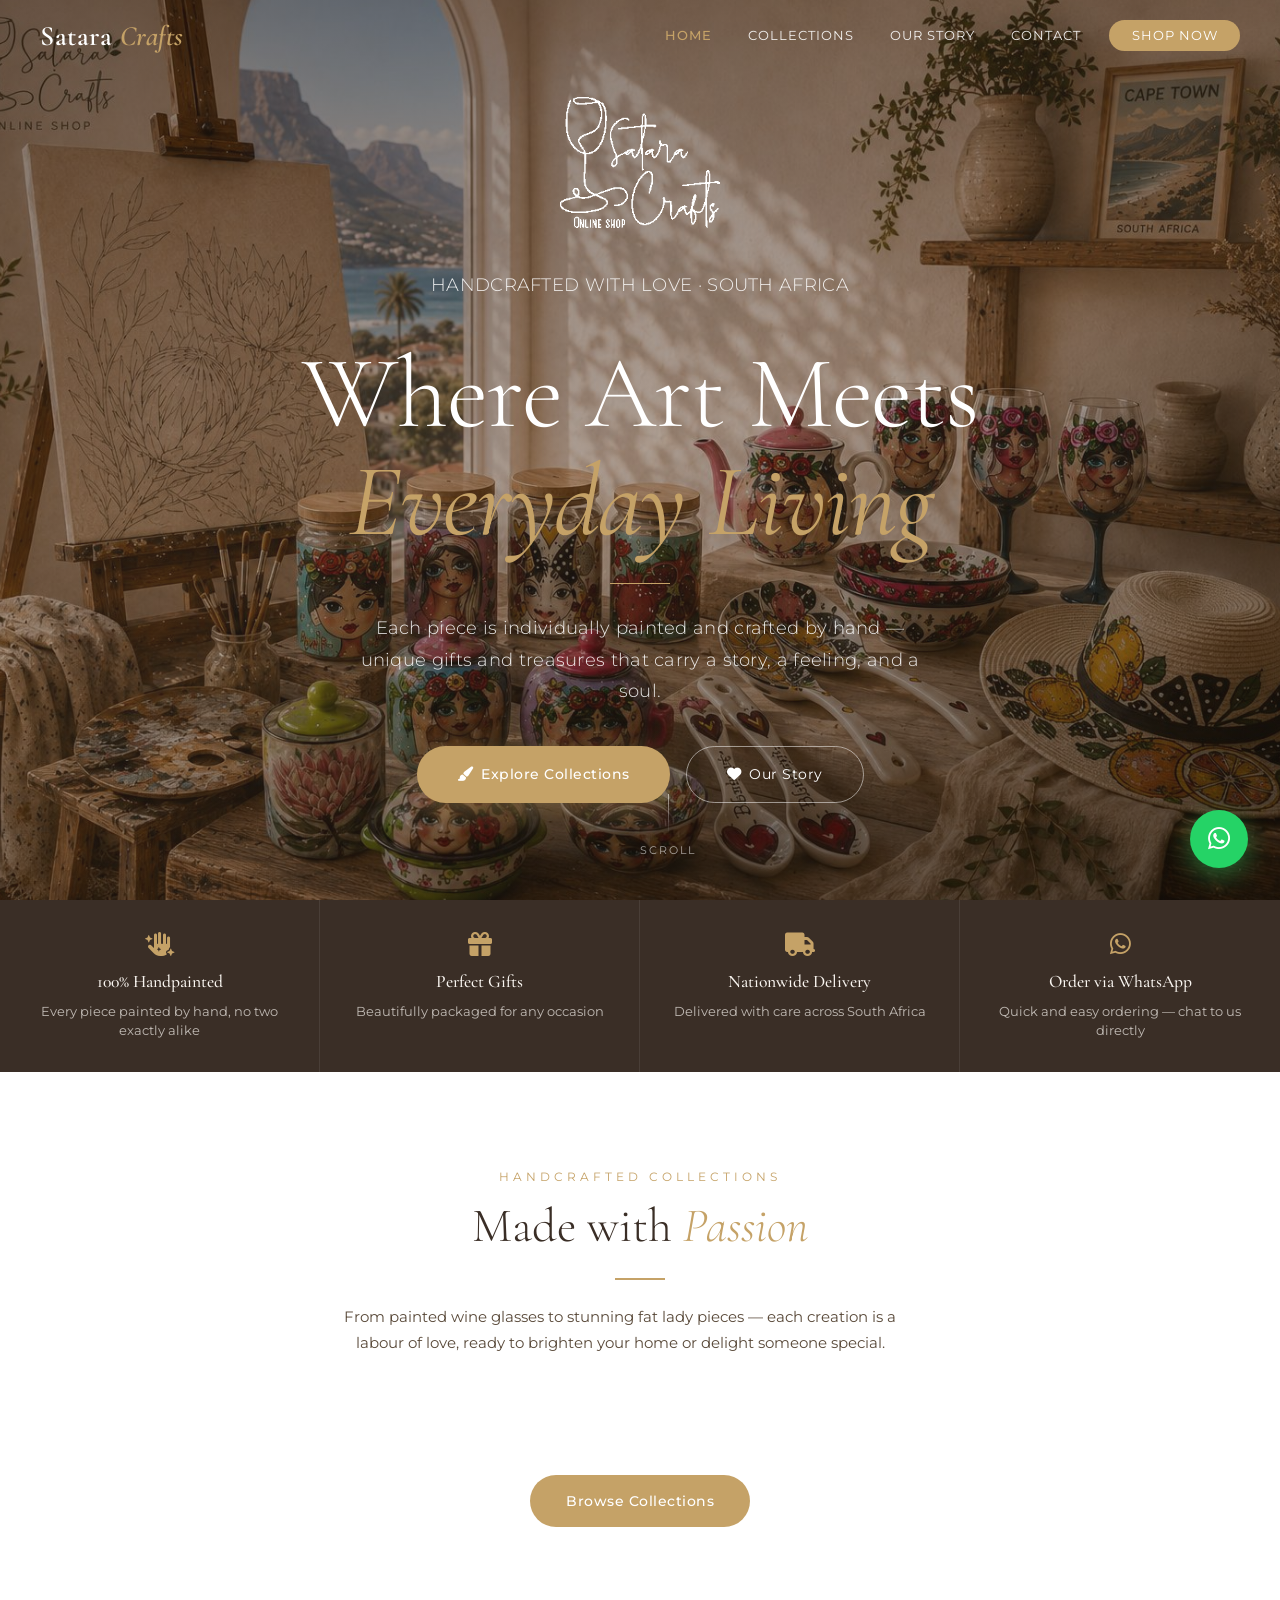
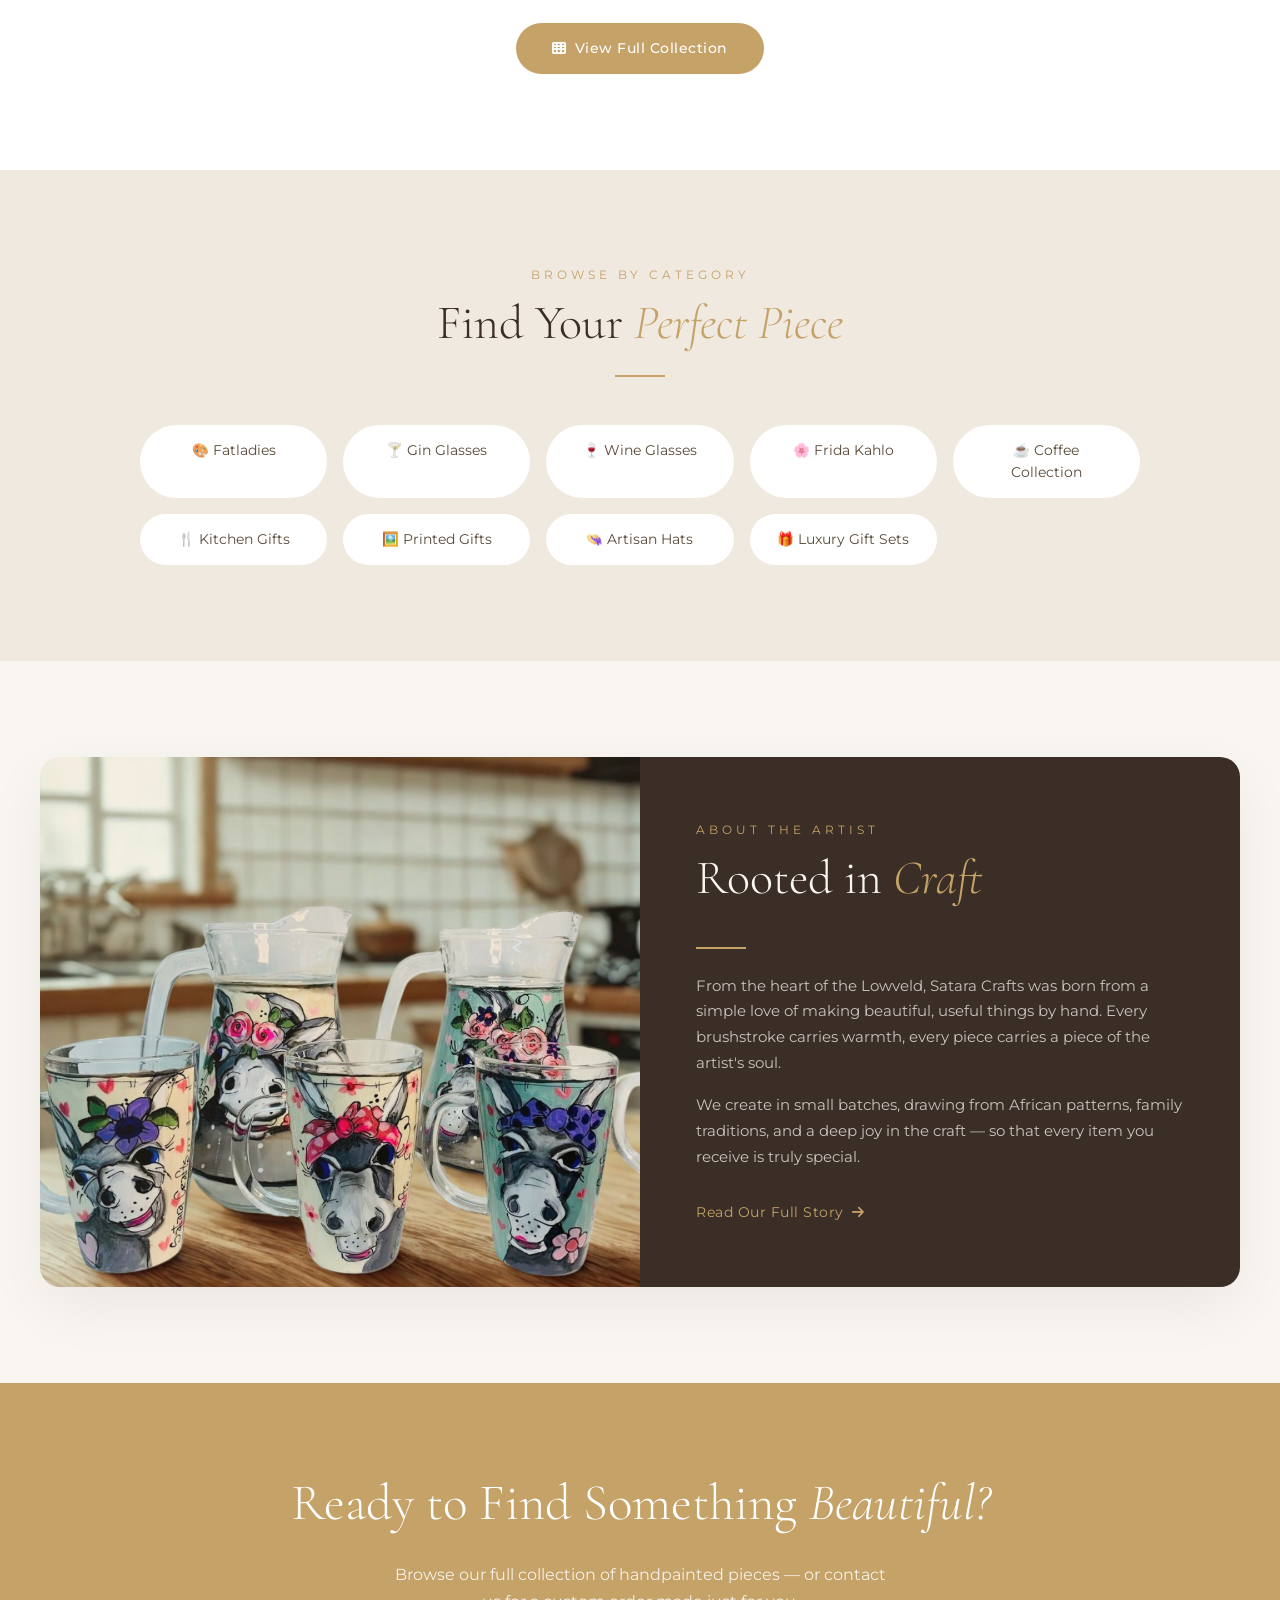
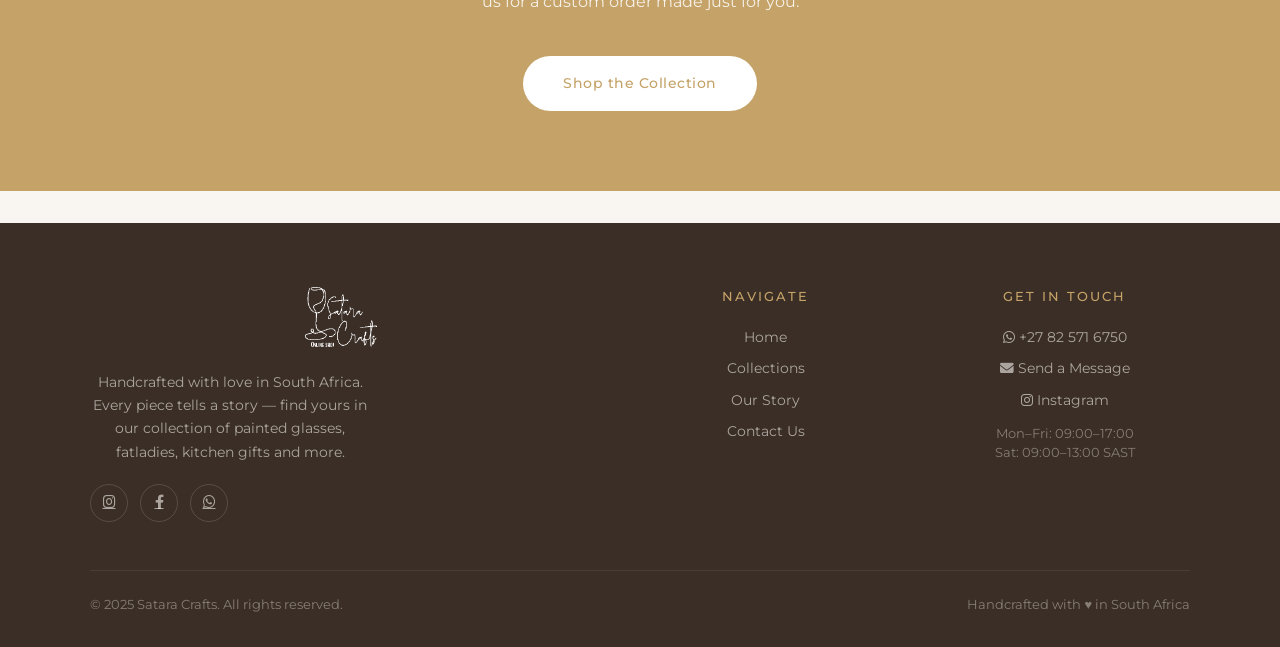
==== commit 9a39a37f: "fix social links, remove pinterest" ====
--- a/public/index.html
+++ b/public/index.html
@@ -513,9 +513,8 @@
         <img src="assets/images/logo.png" alt="Satara Crafts" onerror="this.style.display='none'">
         <p>Handcrafted with love in South Africa. Every piece tells a story — find yours in our collection of painted glasses, fatladies, kitchen gifts and more.</p>
         <div class="footer-social">
-          <a href="#" aria-label="Instagram"><i class="fab fa-instagram"></i></a>
-          <a href="#" aria-label="Facebook"><i class="fab fa-facebook-f"></i></a>
-          <a href="#" aria-label="Pinterest"><i class="fab fa-pinterest"></i></a>
+          <a href="https://www.instagram.com/sataracrafts?igsh=c2k1eGRxNHpmcmhv" target="_blank" rel="noopener" aria-label="Instagram"><i class="fab fa-instagram"></i></a>
+          <a href="https://www.facebook.com/p/Satara-Crafts-100063566258980/" target="_blank" rel="noopener" aria-label="Facebook"><i class="fab fa-facebook-f"></i></a>
           <a href="https://wa.me/27825716750" aria-label="WhatsApp"><i class="fab fa-whatsapp"></i></a>
         </div>
       </div>
@@ -530,7 +529,7 @@
         <h4>Get in Touch</h4>
         <a href="https://wa.me/27825716750"><i class="fab fa-whatsapp"></i> +27 82 571 6750</a>
         <a href="contact.html"><i class="fas fa-envelope"></i> Send a Message</a>
-        <a href="#"><i class="fab fa-instagram"></i> Instagram</a>
+        <a href="https://www.instagram.com/sataracrafts?igsh=c2k1eGRxNHpmcmhv" target="_blank" rel="noopener"><i class="fab fa-instagram"></i> Instagram</a>
         <p style="font-family:'Montserrat',sans-serif;font-size:.8rem;color:rgba(249,245,240,.4);margin-top:.75rem;line-height:1.5">Mon–Fri: 09:00–17:00<br>Sat: 09:00–13:00 SAST</p>
       </div>
     </div>
